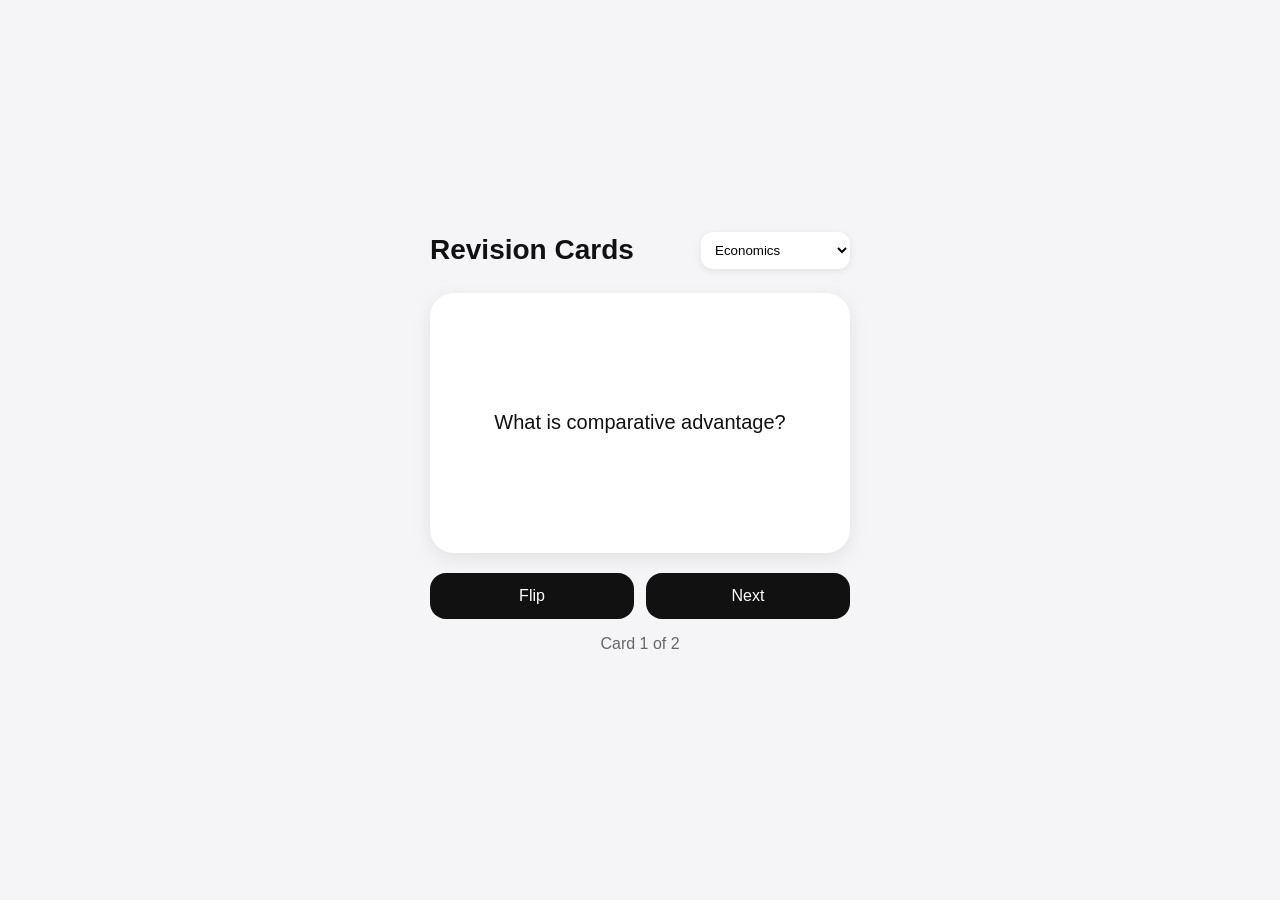
==== index.html @ b4887339 "Add files via upload" ====
<!DOCTYPE html>
<html lang="en">
<head>
  <meta charset="UTF-8">
  <meta name="viewport" content="width=device-width, initial-scale=1.0">
  <meta name="theme-color" content="#111111">
  <meta name="apple-mobile-web-app-capable" content="yes">
  <meta name="apple-mobile-web-app-title" content="Revision Cards">
  <meta name="apple-mobile-web-app-status-bar-style" content="black-translucent">
  <title>Revision Cards</title>
  <link rel="manifest" href="manifest.json">
  <link rel="apple-touch-icon" href="icon-180.png">
  <link rel="stylesheet" href="style.css">
</head>
<body>
  <div class="app">
    <header>
      <h1>Revision Cards</h1>
      <select id="subjectSelect">
        <option value="economics">Economics</option>
        <option value="business">Business</option>
        <option value="digital">Digital Technology</option>
      </select>
    </header>

    <main>
      <div class="flashcard" id="flashcard">
        <div class="card-inner">
          <div class="card-front" id="question">
            Loading...
          </div>
          <div class="card-back" id="answer">
            Answer
          </div>
        </div>
      </div>

      <div class="buttons">
        <button id="flipBtn">Flip</button>
        <button id="nextBtn">Next</button>
      </div>

      <p id="progress"></p>
    </main>
  </div>

  <script src="script.js"></script>
</body>
</html>
---- style.css ----
body {
  margin: 0;
  font-family: -apple-system, BlinkMacSystemFont, sans-serif;
  background: #f5f5f7;
  color: #111;
  display: flex;
  justify-content: center;
  align-items: center;
  min-height: 100vh;
}

.app {
  width: 90%;
  max-width: 420px;
}

header {
  display: flex;
  justify-content: space-between;
  align-items: center;
  margin-bottom: 24px;
}

h1 {
  font-size: 28px;
  margin: 0;
}

select {
  border: none;
  padding: 10px;
  border-radius: 12px;
  background: white;
  box-shadow: 0 2px 8px rgba(0,0,0,0.08);
}

.flashcard {
  perspective: 1000px;
  cursor: pointer;
}

.card-inner {
  position: relative;
  width: 100%;
  height: 260px;
  transition: transform 0.6s;
  transform-style: preserve-3d;
}

.flashcard.flipped .card-inner {
  transform: rotateY(180deg);
}

.card-front,
.card-back {
  position: absolute;
  width: 100%;
  height: 100%;
  border-radius: 24px;
  background: white;
  display: flex;
  justify-content: center;
  align-items: center;
  text-align: center;
  padding: 24px;
  box-sizing: border-box;
  backface-visibility: hidden;
  box-shadow: 0 6px 20px rgba(0,0,0,0.08);
  font-size: 20px;
}

.card-back {
  transform: rotateY(180deg);
}

.buttons {
  display: flex;
  gap: 12px;
  margin-top: 20px;
}

button {
  flex: 1;
  padding: 14px;
  border: none;
  border-radius: 16px;
  background: #111;
  color: white;
  font-size: 16px;
  cursor: pointer;
}

button:hover {
  opacity: 0.9;
}

#progress {
  text-align: center;
  margin-top: 16px;
  color: #666;
}
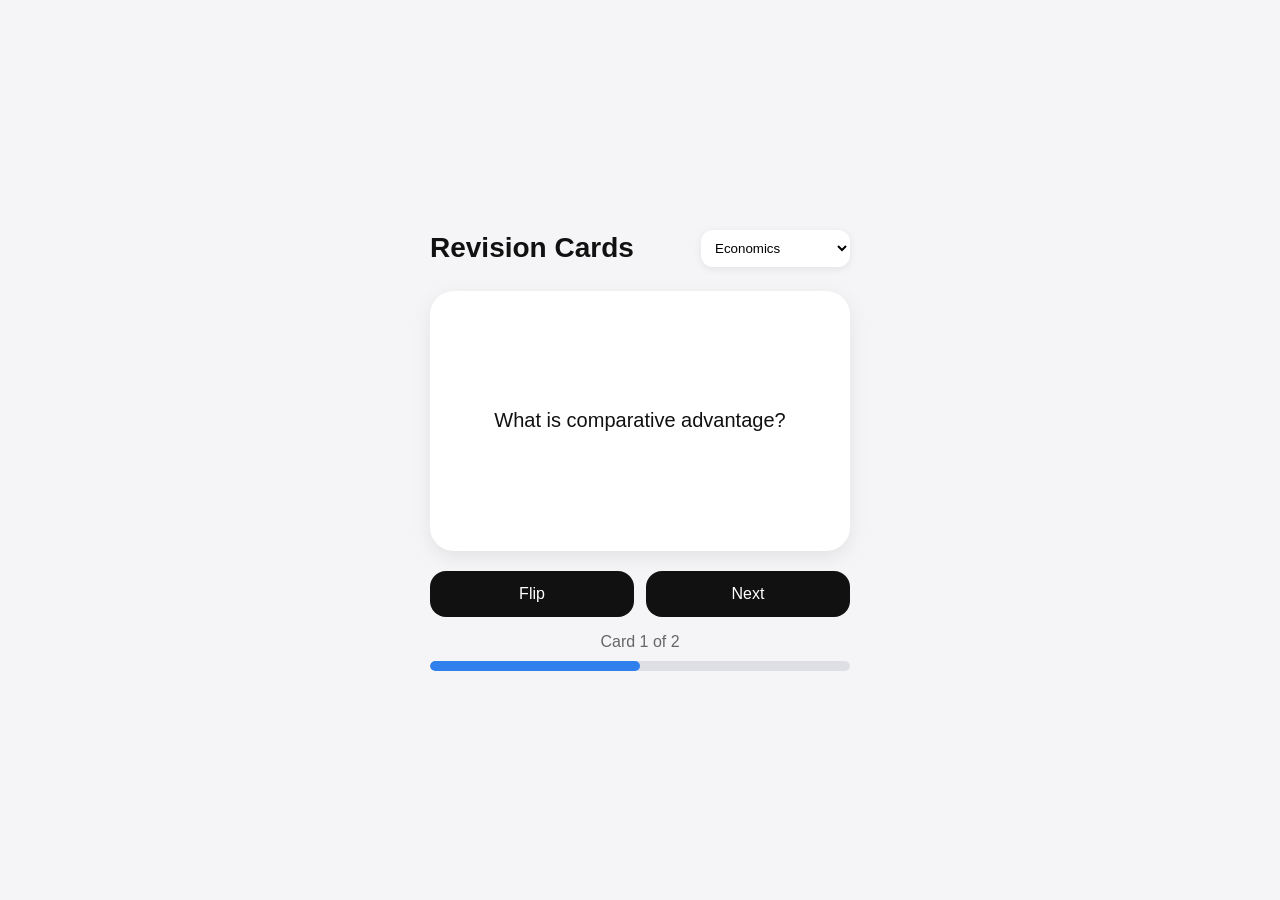
==== commit a7e5213b: "Add files via upload" ====
--- a/index.html
+++ b/index.html
@@ -41,6 +41,9 @@
       </div>
 
       <p id="progress"></p>
+      <div class="progress-bar" role="progressbar" aria-label="Card progress" aria-valuemin="0" aria-valuemax="100" aria-valuenow="0">
+        <div class="progress-fill" id="progressFill"></div>
+      </div>
     </main>
   </div>
 
--- a/style.css
+++ b/style.css
@@ -97,5 +97,22 @@
 #progress {
   text-align: center;
   margin-top: 16px;
+  margin-bottom: 10px;
   color: #666;
 }
+
+.progress-bar {
+  width: 100%;
+  height: 10px;
+  overflow: hidden;
+  border-radius: 999px;
+  background: #dedee5;
+}
+
+.progress-fill {
+  width: 0;
+  height: 100%;
+  border-radius: inherit;
+  background: #2f80ed;
+  transition: width 0.3s ease;
+}
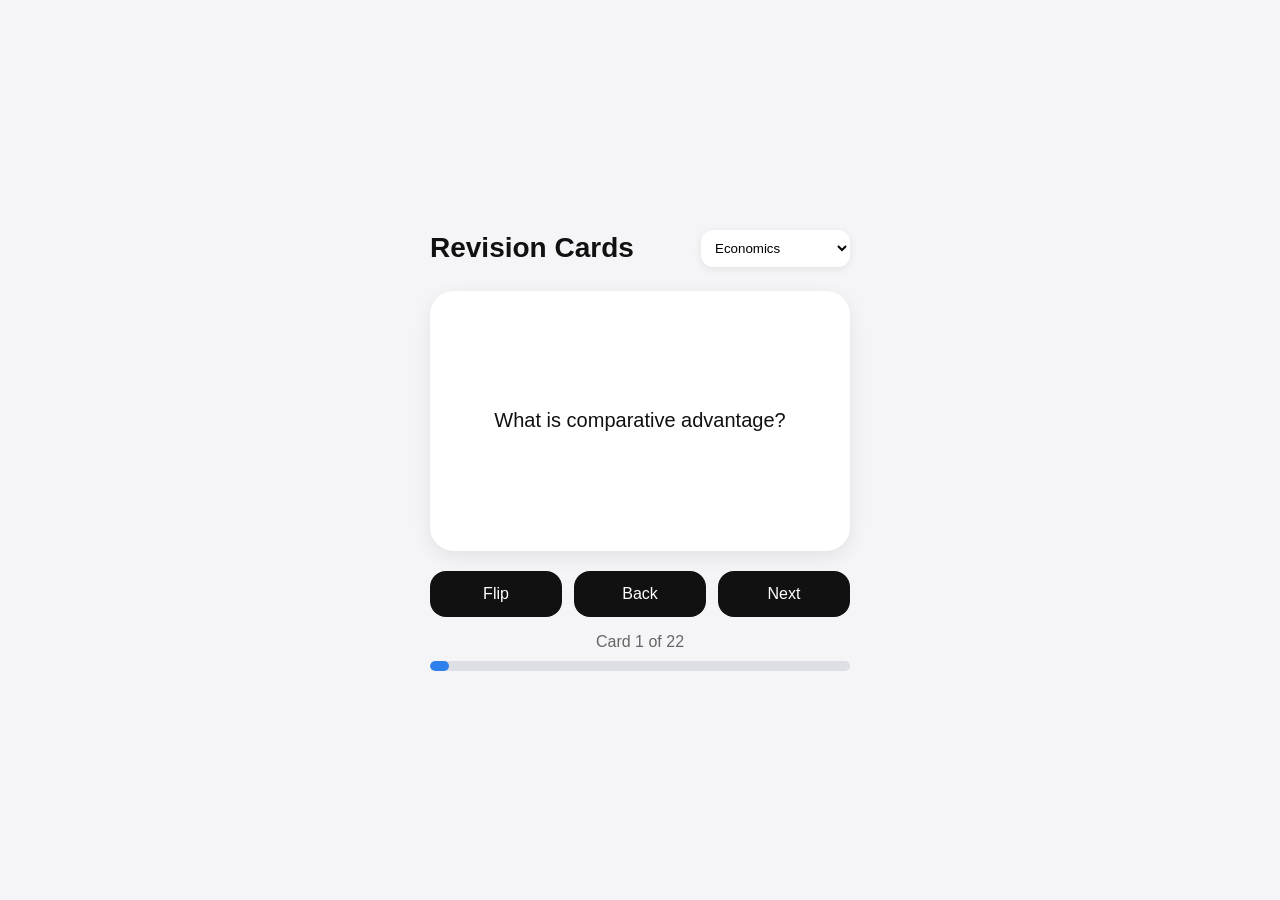
==== commit 715b4615: "Add files via upload" ====
--- a/index.html
+++ b/index.html
@@ -37,6 +37,7 @@
 
       <div class="buttons">
         <button id="flipBtn">Flip</button>
+        <button id="backBtn">Back</button>
         <button id="nextBtn">Next</button>
       </div>
 
--- a/style.css
+++ b/style.css
@@ -71,6 +71,41 @@
 
 .card-back {
   transform: rotateY(180deg);
+  background: #111;
+  color: white;
+  font-size: 18px;
+  line-height: 1.35;
+  overflow-y: auto;
+  justify-content: flex-start;
+}
+
+.answer-list {
+  display: flex;
+  flex-direction: column;
+  gap: 7px;
+  width: 100%;
+  margin: auto 0;
+}
+
+.answer-list p {
+  margin: 0;
+}
+
+.definition {
+  color: #fff;
+}
+
+.formula {
+  color: #5aa7ff;
+  font-weight: 600;
+}
+
+.pros {
+  color: #2ecc71;
+}
+
+.cons {
+  color: #ff5a5f;
 }
 
 .buttons {
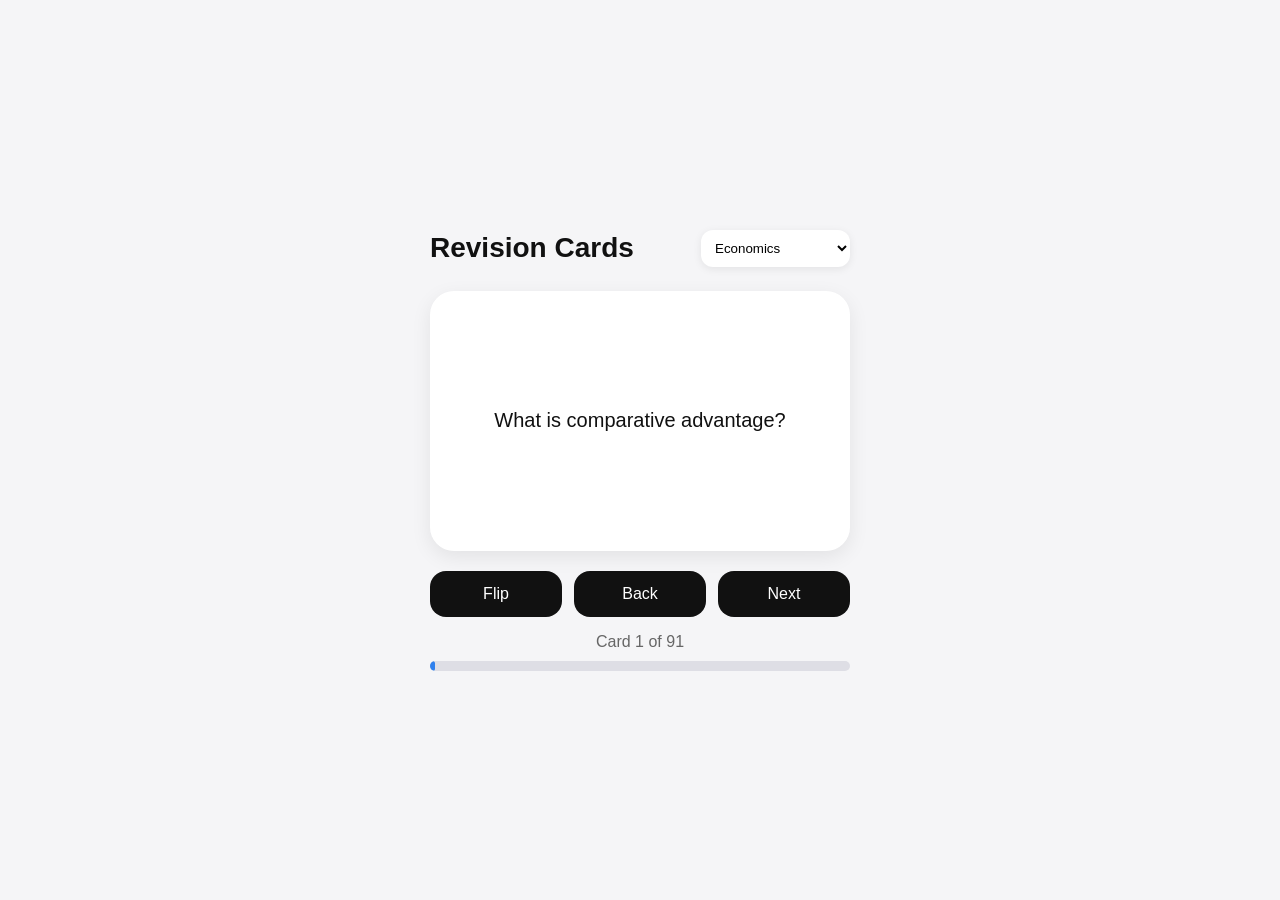
==== commit b24e8e4d: "Add files via upload" ====
--- a/index.html
+++ b/index.html
@@ -2,7 +2,7 @@
 <html lang="en">
 <head>
   <meta charset="UTF-8">
-  <meta name="viewport" content="width=device-width, initial-scale=1.0">
+  <meta name="viewport" content="width=device-width, initial-scale=1.0, maximum-scale=1.0, user-scalable=no">
   <meta name="theme-color" content="#111111">
   <meta name="apple-mobile-web-app-capable" content="yes">
   <meta name="apple-mobile-web-app-title" content="Revision Cards">
--- a/style.css
+++ b/style.css
@@ -1,3 +1,7 @@
+* {
+  touch-action: manipulation;
+}
+
 body {
   margin: 0;
   font-family: -apple-system, BlinkMacSystemFont, sans-serif;
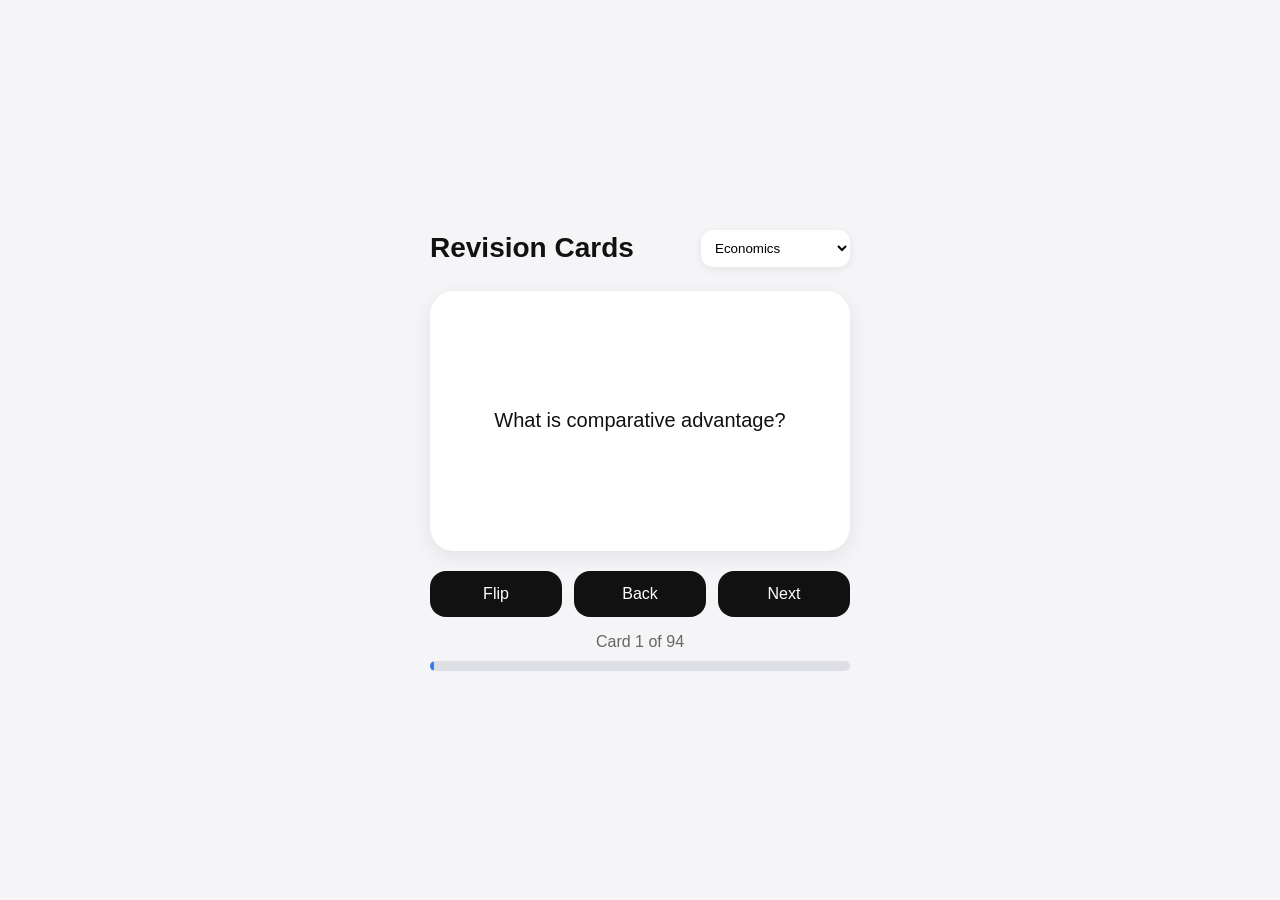
==== commit 8b729b3d: "Add files via upload" ====
--- a/index.html
+++ b/index.html
@@ -10,7 +10,7 @@
   <title>Revision Cards</title>
   <link rel="manifest" href="manifest.json">
   <link rel="apple-touch-icon" href="icon-180.png">
-  <link rel="stylesheet" href="style.css">
+  <link rel="stylesheet" href="style.css?v=29">
 </head>
 <body>
   <div class="app">
@@ -48,6 +48,6 @@
     </main>
   </div>
 
-  <script src="script.js"></script>
+  <script src="script.js?v=29"></script>
 </body>
 </html>
